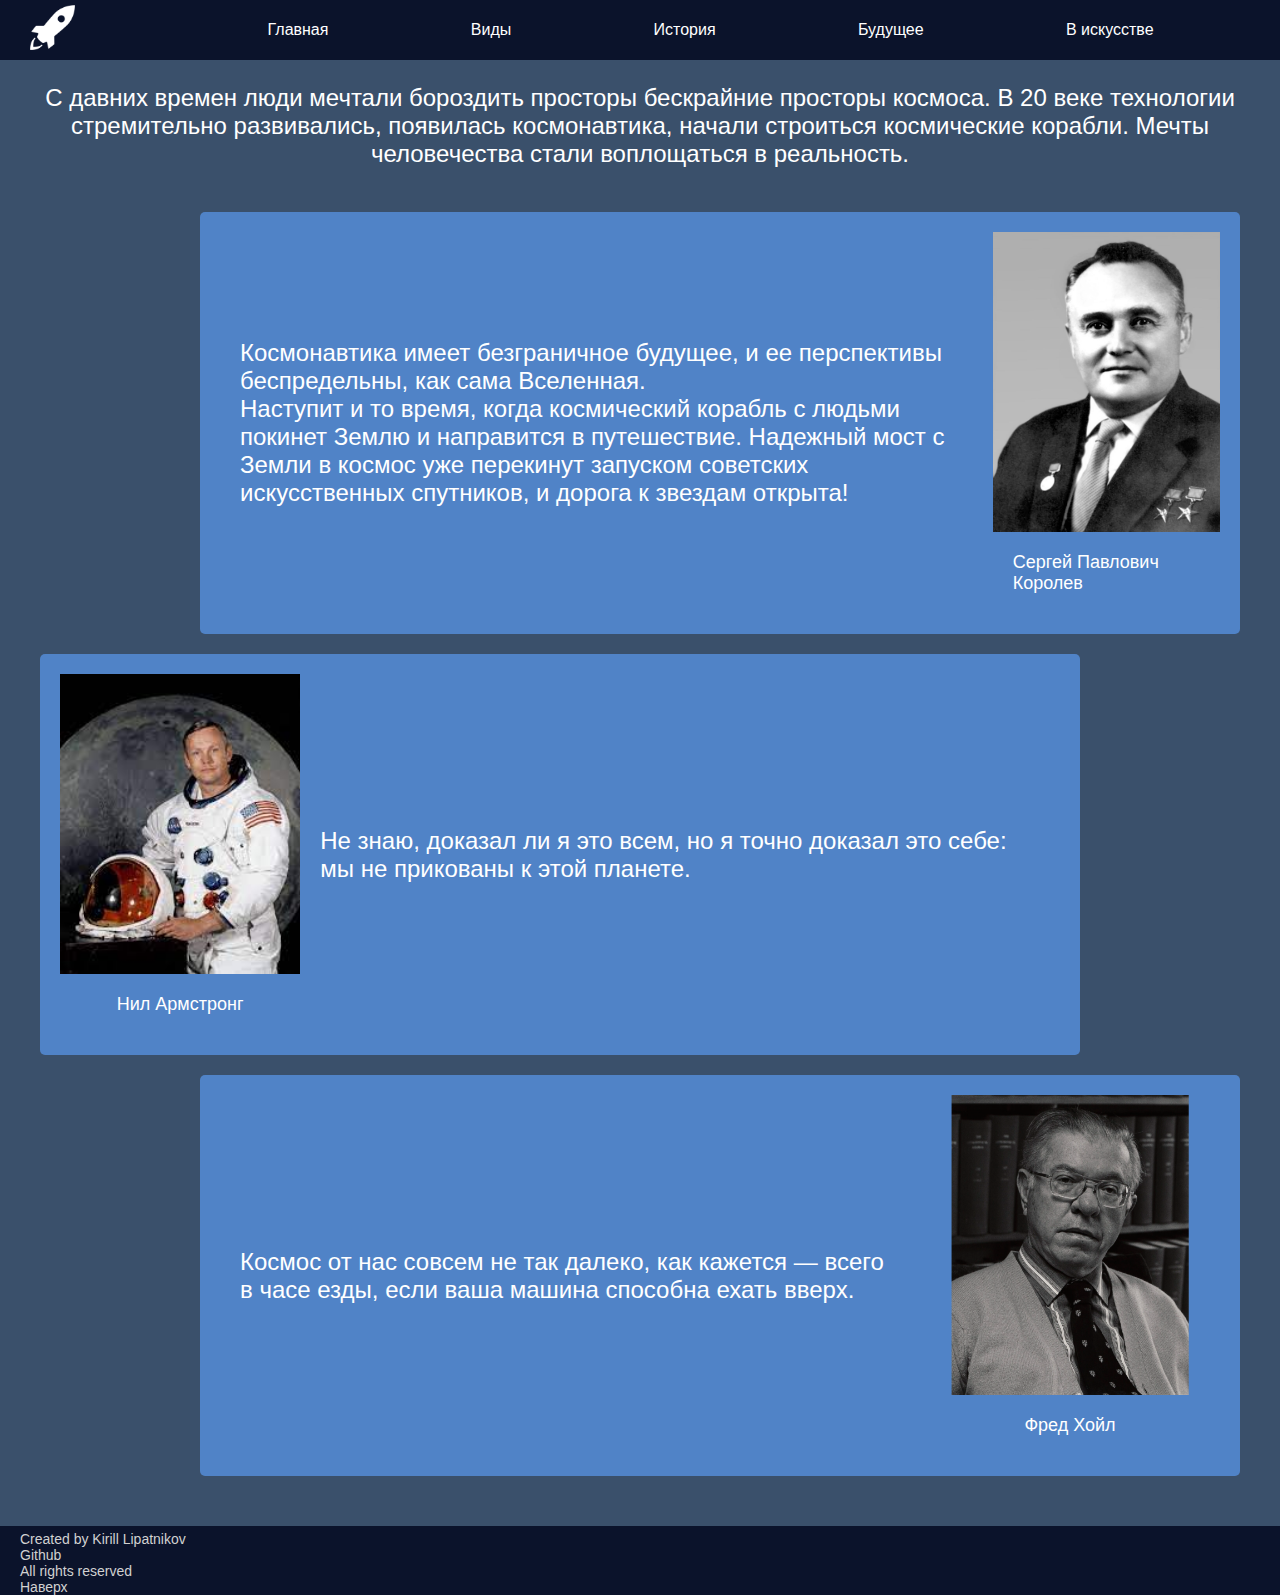
==== index.html @ 08dff8dc "first version" ====
<!DOCTYPE html>
<html lang="en">

<head>
    <meta charset="UTF-8">
    <meta http-equiv="X-UA-Compatible" content="IE=edge">
    <meta name="viewport" content="width=device-width, initial-scale=1.0">
    <title>Космические летательные аппараты</title>
    <link rel="stylesheet" href="style.css">
    <link rel="stylesheet" href="responsive.css">
    <link rel="icon" type="image/x-icon" href="image/favicon.ico">
</head>

<body>
    <nav>
        <div class="logo-container">
            <img src="image/logo.png" alt="">
        </div>
        <div class="nav-container">
            <a href="#">Главная</a>
            <div class="dropdown">
                <button class="dropbtn">Виды
                </button>
                <div class="dropdown-content">
                    <a href="spaceships.html#rockets">Ракеты</a>
                    <a href="spaceships.html#satellite">Спутники</a>
                    <a href="spaceships.html#stations">Орбитальные станции</a>
                </div>
            </div>
            <a href="history.html">История</a>
            <a href="future.html">Будущее</a>
            <a href="art.html">В искусстве</a>
        </div>
    </nav>
    <main>
        <div class="info">
            <p>
                С давних времен люди мечтали бороздить просторы бескрайние просторы космоса.
                В 20 веке технологии стремительно развивались, появилась космонавтика, начали строиться космические
                корабли.
                Мечты человечества стали воплощаться в реальность.
            </p>
        </div>
        <div class="citates-container">
            <div class="citate float-right">
                <p>
                    Космонавтика имеет безграничное будущее, и ее перспективы беспредельны, как сама Вселенная.
                    <br>
                    Наступит и то время, когда космический корабль с людьми покинет Землю и направится в путешествие.
                    Надежный мост с Земли в космос уже перекинут запуском советских искусственных спутников, и дорога к
                    звездам открыта!
                </p>
                <div class="photo">
                    <img src="image/korolev.jpg" alt="Королев">
                    <p>Сергей Павлович Королев</p>
                </div>
            </div>
            <div class="citate">
                <div class="photo">
                    <img src="image/armstrong.jpg" alt="Армстронг">
                    <p>Нил Армстронг</p>
                </div>
                <p>
                    Не знаю, доказал ли я это всем, но я точно доказал это себе: мы не прикованы к этой планете.
                </p>
            </div>
            <div class="citate float-right">
                <p>
                    Космос от нас совсем не так далеко, как кажется — всего в часе езды, если ваша машина способна ехать
                    вверх.
                </p>
                <div class="photo">
                    <img src="image/hoyle.png" alt="Хойл">
                    <p>Фред Хойл</p>
                </div>
            </div>
        </div>
    </main>
    <footer>
        <div class="footer-info">
            <p>Created by Kirill Lipatnikov</p>
            <p><a href="https://github.com/lptnkv">Github</a></p>
            <p>All rights reserved</p>
            <p><a href="#top">Наверх</a></p>
        </div>
    </footer>

    <script src="script.js"></script>
</body>

</html>
---- style.css ----
body, html {
    margin: 0px;
}

body {
    padding-top: 60px;
    background-color: #3A506B;
}

* {
    font-family: Arial, Helvetica, sans-serif;
    font-size: 24px;
}

h1, h2, h3, p, li {
    color: white;
}

h2 {
    text-decoration: underline;
    font-size: 36px;
}

h1 {
    color: #fff;
    font-family: 'Tahoma', cursive;
    font-size: 65px;
    font-weight: normal;
    line-height: 60px;
    margin: 10px 0 20px;
    text-transform: uppercase;
    text-shadow: 1px 1px 0 #000;
    margin: 10px 0 24px;
    text-align: center;
}

main {
    margin: 10px;
    margin-left: 40px;
    margin-right: 40px;
}

.float-right {
    float: right;
    margin-left: auto;

}

.anchor {
    display: block;
    position: relative;
    top: -85px;
    visibility: hidden;
}

/*Навигационное меню*/
nav {
    display: flex;
    flex-direction: row;
    justify-content: start;
    align-items: center;
    background-color: #0B132B;
    font-family: Arial;
    position: fixed;
    top: 0;
    width: 100%;
    height: 60px;
}

.logo-container {
    flex-grow: 1;
    margin-left: 30px;
}

.nav-container {
    flex-grow: 10;
    display: flex;
    flex-direction: row;
    justify-content: space-evenly;
}

nav img {
    height: 45px;
}

nav a {
    float: left;
    font-size: 16px;
    color: white;
    text-align: center;
    padding: 14px 16px;
    text-decoration: none;
}

.dropdown {
    float: left;
    overflow: hidden;
}

.dropdown .dropbtn {
    font-size: 16px;
    border: none;
    outline: none;
    color: white;
    padding: 14px 16px;
    background-color: inherit;
    font-family: inherit;
    margin: 0;
}

.dropdown:hover .dropbtn {
    transform: scale(1.1);
    text-decoration: underline;
}

.dropbtn:hover {
    cursor: pointer;
}

nav a:hover {
    transform: scale(1.1);
    text-decoration: underline;
}

.dropdown-content {
    display: none;
    position: absolute;
    background-color: #f9f9f9;
    min-width: 160px;
    box-shadow: 0px 8px 16px 0px rgba(0, 0, 0, 0.2);
    z-index: 1;
}

.dropdown-content a {
    float: none;
    color: black;
    padding: 12px 16px;
    text-decoration: none;
    display: block;
    text-align: left;
}

.dropdown-content a:hover {
    background-color: #ddd;
}

.dropdown:hover .dropdown-content {
    display: block;
}


/*Index page*/

.citates-container {
    display: flex;
    flex-direction: column;
}

.info p {
    text-align: center;
    color: white;
}

.citate {
    display: inline-flex;
    flex-direction: row;
    align-items: center;
    padding: 20px;
    background-color: #5083c7;
    color: white;
    border-radius: 5px;
    margin-top: 20px;
    width: 1000px;
}

.citate p {
    font-family: 'Lato', sans-serif;
    font-weight: 300;
    margin: 20px;
}

div.citate img {
    height: 300px;
    width: auto;
}

.citate .photo {
    display: flex;
    flex-direction: column;
    justify-content: center;
    align-items: center;
    width: 300px;
}

.photo p {
    font-size: 18px;
    width: auto;
}

/*Spaceships page*/
.spaceships-info {
    display: flex;
    flex-direction: column;
    align-items: center;
}

.spaceships-info .img-container {
    display: flex;
    flex-direction: row;
    justify-content: space-between;
}

.img-container img {
    height: 500px;
    width: auto;
    margin: 20px;
}

/*History*/
aside {
    float: right;
}

aside.left {
    float: left;
    margin: 10px;
}

aside img {
    height: 250px;
    width: auto;
}

aside p {
    font-size: 14px;
}

aside div {
    display: flex;
    flex-direction: column;
    justify-content: center;
    align-items: center;
}

/*Future page*/
.image-container {
    display: flex;
    flex-direction: column;
    justify-content: center;
    align-items: center;
}

.image-container img {
    height: 400px;
    width: auto;
}

.image-container p {
    font-size: 14px;
}

.image-container-row {
    display: flex;
    flex-direction: row;
    justify-content: space-evenly;
}

/*Art*/
.image-container.full-size img {
    height: auto;
    width: auto;
}

.mid-size img {
    height: 500px;
    width: auto;
}

/*Footer*/
footer {
    background-color: #0B132B;
    padding-left: 20px;
    padding-top: 5px;
    margin-top: 50px;
}

footer p, footer a {
    color: rgb(209, 209, 209);
    font-size: 14px;
    text-decoration: none;
    margin: 0px;
}

footer a, footer a:visited, footer a:hover, footer a:active {
    color: inherit;
}

/*Slider*/
.slideshow-container {
    height: 300px;
    width: fit-content;
    position: relative;
    margin: auto;
}

.slideshow-container img {
    height: 300px;
    width: auto;
}

.mySlides {
    display: none;
}

.prev, .next {
    cursor: pointer;
    position: absolute;
    top: 50%;
    width: auto;
    margin-top: -22px;
    padding: 16px;
    color: white;
    font-weight: bold;
    font-size: 18px;
    transition: 0.6s ease;
    border-radius: 0 3px 3px 0;
    user-select: none;
}

.next {
    right: 0;
    border-radius: 3px 0 0 3px;
}

.prev:hover, .next:hover {
    background-color: rgba(0, 0, 0, 0.8);
}

.text {
    color: #f2f2f2;
    font-size: 15px;
    padding: 8px 12px;
    position: absolute;
    bottom: 8px;
    width: 100%;
    text-align: center;
}

.numbertext {
    color: #f2f2f2;
    font-size: 12px;
    padding: 8px 12px;
    position: absolute;
    top: 0;
}

.dot {
    cursor: pointer;
    height: 15px;
    width: 15px;
    margin: 0 2px;
    background-color: #bbb;
    border-radius: 50%;
    display: inline-block;
    transition: background-color 0.6s ease;
}

.active, .dot:hover {
    background-color: #717171;
}
---- responsive.css ----
/*Планшеты*/
@media (max-width: 780px) {
    .citate {
        width: auto;
        float: none;
    }

    .citate .photo{
        width: 200px;
    }

    div.citate img {
        height: 200px;
        width: auto;
    }

    .image-container.full-size img, .image-container img{
        max-width: 400px;
        height: auto;
    }    

    .citate {
        flex-direction: column;
        width: auto;
        float: none;
    }

    .img-container img{
        max-width: 350px;
        height: auto;
    }
}
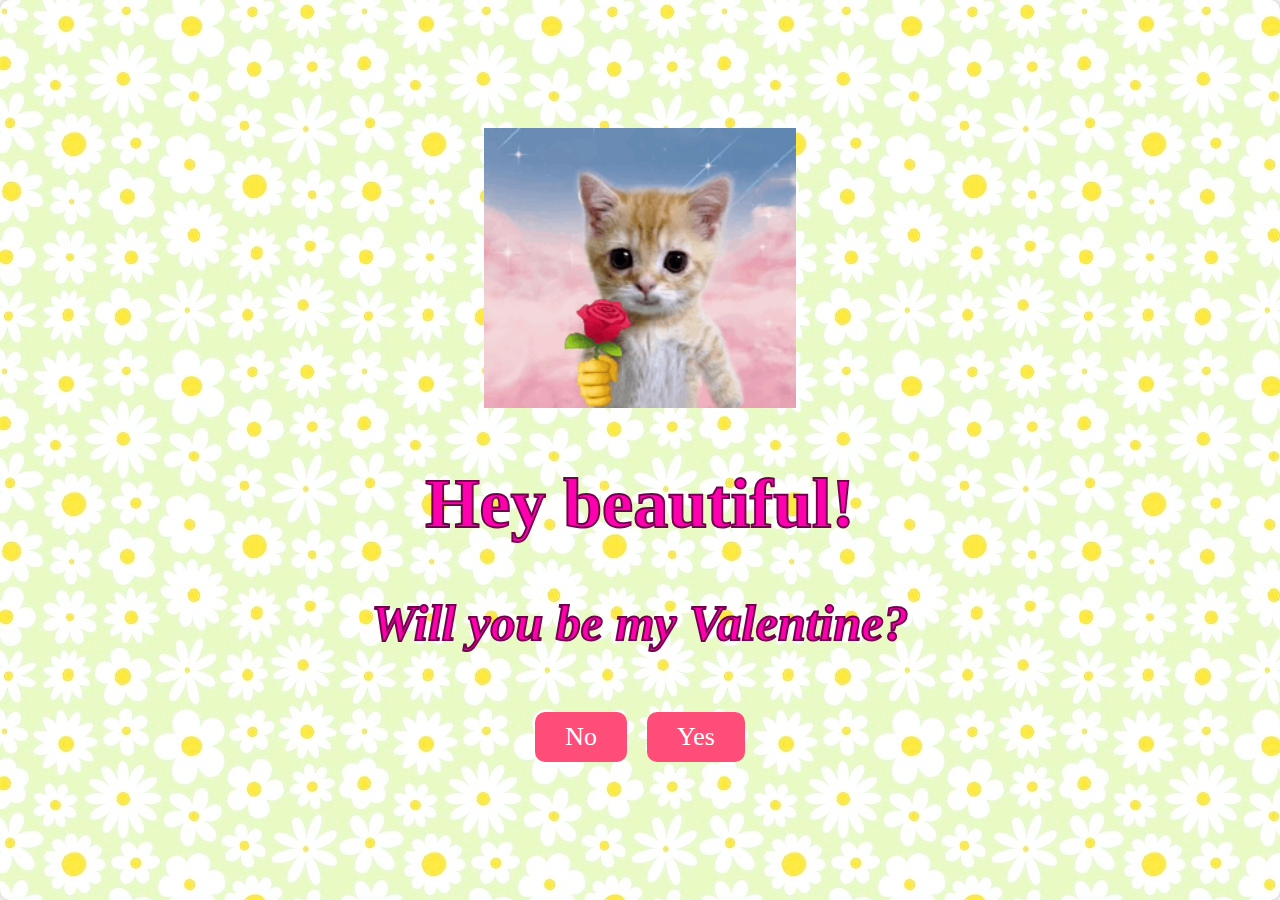
==== commit dcd76827: "Add valentines day code" ====
--- a/index.html
+++ b/index.html
@@ -3,88 +3,29 @@
 
 <head>
     <meta charset="UTF-8">
-    <meta http-equiv="X-UA-Compatible" content="IE=edge">
     <meta name="viewport" content="width=device-width, initial-scale=1.0">
-    <title>Космические летательные аппараты</title>
-    <link rel="stylesheet" href="style.css">
-    <link rel="stylesheet" href="responsive.css">
-    <link rel="icon" type="image/x-icon" href="image/favicon.ico">
+    <link rel="stylesheet" href="styles.css">
+    <title>Valentine's Proposal</title>
 </head>
 
 <body>
-    <nav>
-        <div class="logo-container">
-            <img src="image/logo.png" alt="">
-        </div>
-        <div class="nav-container">
-            <a href="#">Главная</a>
-            <div class="dropdown">
-                <button class="dropbtn">Виды
-                </button>
-                <div class="dropdown-content">
-                    <a href="spaceships.html#rockets">Ракеты</a>
-                    <a href="spaceships.html#satellite">Спутники</a>
-                    <a href="spaceships.html#stations">Орбитальные станции</a>
-                </div>
+    <div class="container">
+        <div class="Mainprompt">
+            <img class="image" src="images/catflower.jpg"></img>
+            <h1 class="hh" id="name">Hey beautiful!</h1>
+            <p class="pp" id="question">Will you be my Valentine?</p>
+            <div class="buttons">
+                <button id="no-button" onclick="showMessage('No')">No</button>
+                <button onclick="showMessage('Yes')" id="yesButton">Yes</button>
             </div>
-            <a href="history.html">История</a>
-            <a href="future.html">Будущее</a>
-            <a href="art.html">В искусстве</a>
-        </div>
-    </nav>
-    <main>
-        <div class="info">
-            <p>
-                С давних времен люди мечтали бороздить просторы бескрайние просторы космоса.
-                В 20 веке технологии стремительно развивались, появилась космонавтика, начали строиться космические
-                корабли.
-                Мечты человечества стали воплощаться в реальность.
-            </p>
-        </div>
-        <div class="citates-container">
-            <div class="citate float-right">
-                <p>
-                    Космонавтика имеет безграничное будущее, и ее перспективы беспредельны, как сама Вселенная.
-                    <br>
-                    Наступит и то время, когда космический корабль с людьми покинет Землю и направится в путешествие.
-                    Надежный мост с Земли в космос уже перекинут запуском советских искусственных спутников, и дорога к
-                    звездам открыта!
-                </p>
-                <div class="photo">
-                    <img src="image/korolev.jpg" alt="Королев">
-                    <p>Сергей Павлович Королев</p>
-                </div>
+            <div class="hidden-message" id="no-message">
+                <p>Nice try, but you can't escape that easily!</p>
             </div>
-            <div class="citate">
-                <div class="photo">
-                    <img src="image/armstrong.jpg" alt="Армстронг">
-                    <p>Нил Армстронг</p>
-                </div>
-                <p>
-                    Не знаю, доказал ли я это всем, но я точно доказал это себе: мы не прикованы к этой планете.
-                </p>
-            </div>
-            <div class="citate float-right">
-                <p>
-                    Космос от нас совсем не так далеко, как кажется — всего в часе езды, если ваша машина способна ехать
-                    вверх.
-                </p>
-                <div class="photo">
-                    <img src="image/hoyle.png" alt="Хойл">
-                    <p>Фред Хойл</p>
-                </div>
+            <div class="hidden-message" id="yes-message">
+                <p>YAY! See you on the 14th, babygirl.</p>
             </div>
         </div>
-    </main>
-    <footer>
-        <div class="footer-info">
-            <p>Created by Kirill Lipatnikov</p>
-            <p><a href="https://github.com/lptnkv">Github</a></p>
-            <p>All rights reserved</p>
-            <p><a href="#top">Наверх</a></p>
-        </div>
-    </footer>
-
+    </div>
     <script src="script.js"></script>
 </body>
 
--- a/styles.css
+++ b/styles.css
@@ -0,0 +1,89 @@
+body {
+    font-family: 'Lobster', cursive; /* Change to a romantic cursive font */
+    background-color: #ffdde1;
+    display: flex;
+    align-items: center;
+    justify-content: space-evenly;
+    height: 100vh;
+    margin: 0;
+    background: url('images/image.jpg') repeat;
+    font-size: 35px;
+    color: rgb(255, 0, 174);
+}
+.hh{
+    -webkit-text-stroke: 2px #71004f;
+    font-weight:900;
+
+}
+.pp{
+    -webkit-text-stroke: 2px #71004f;
+
+    font-size: 50px;
+    font-style: oblique;
+    font-weight: 800;
+}
+
+body
+
+.container {
+    width: 100%;
+    height: 100%;
+    display: flex;
+    justify-content: center;
+    align-items: center;
+    text-align: center;
+    background-color: transparent;
+    border-radius: 10px;
+    box-shadow: 0 0 10px rgba(0, 0, 0, 0.3);
+}
+
+.image{
+    height: 280px;
+    
+}
+
+.buttons button {
+    background-color: #ff4d79;
+    color: #fff;
+    padding: 10px 30px;
+    border: none;
+    border-radius: 10px;
+    margin: 10px;
+    font-size: 26px;
+    cursor: pointer;
+    position: relative;
+    font-family: 'Lobster', cursive; /* Change to a romantic cursive font */
+
+}
+
+.buttons button:hover {
+    background-color: #7c1f37;
+
+}
+
+.buttons{
+    display: flex;
+    justify-content: center;
+    flex-direction: row;
+}
+
+#no-button{
+    
+}
+
+.hidden-message {
+    display: none;
+    margin-top: 20px;
+}
+
+.move {
+    animation: moveNoMessage 0.5s linear;
+}
+
+@keyframes moveNoMessage {
+    0% { transform: translate(0, 0); }
+    25% { transform: translate(30px, 30px); }
+    50% { transform: translate(-20px, -20px); }
+    75% { transform: translate(10px, 10px); }
+    100% { transform: translate(0, 0); }
+}
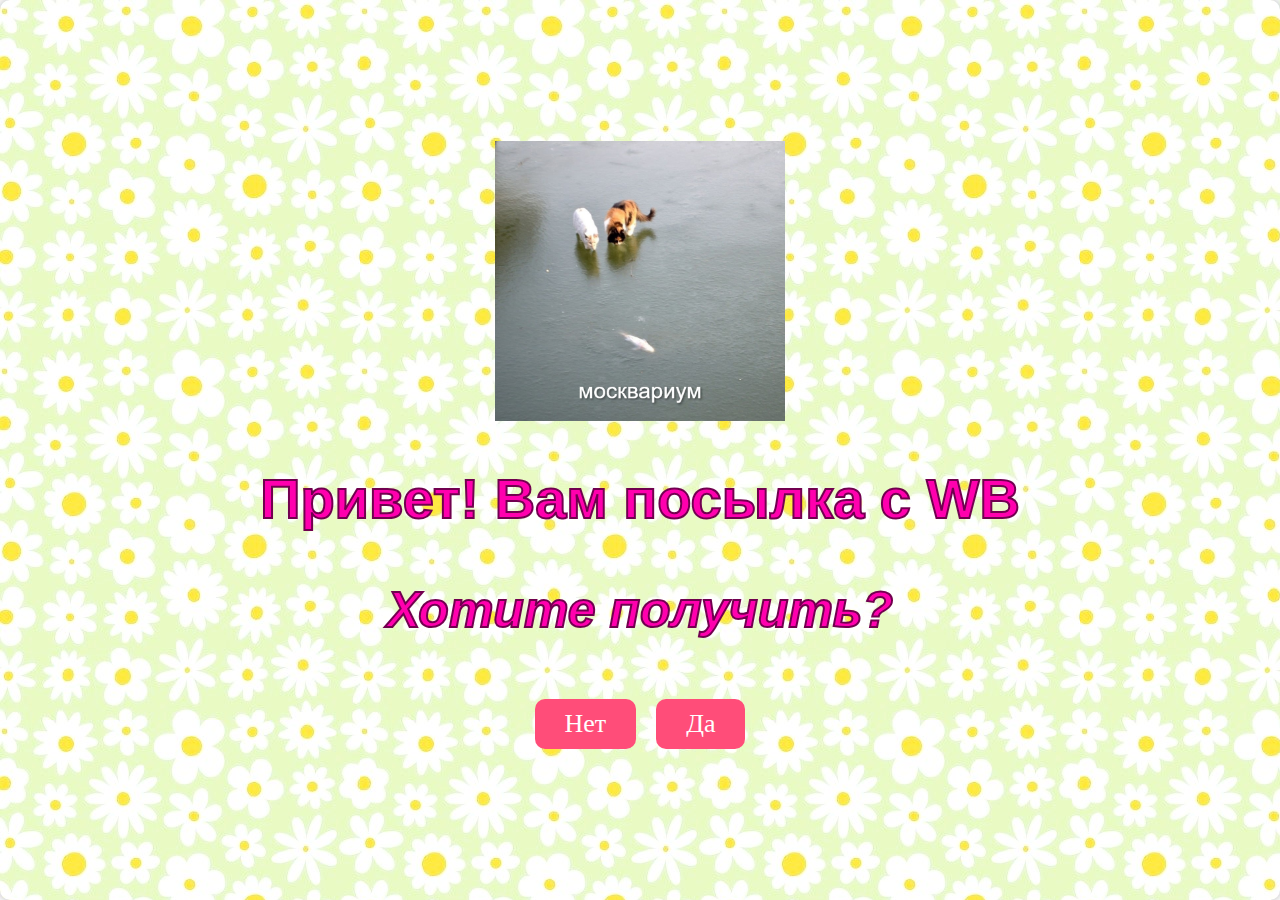
==== commit e6104ba5: "change a bit)" ====
--- a/index.html
+++ b/index.html
@@ -5,24 +5,26 @@
     <meta charset="UTF-8">
     <meta name="viewport" content="width=device-width, initial-scale=1.0">
     <link rel="stylesheet" href="styles.css">
-    <title>Valentine's Proposal</title>
+    <title>Доставка</title>
 </head>
 
 <body>
     <div class="container">
         <div class="Mainprompt">
-            <img class="image" src="images/catflower.jpg"></img>
-            <h1 class="hh" id="name">Hey beautiful!</h1>
-            <p class="pp" id="question">Will you be my Valentine?</p>
+            <img class="image" src="images/moskvarium.jpg"></img>
+            <h1 class="hh" id="name">Привет! Вам посылка с WB</h1>
+            <p class="pp" id="question">Хотите получить?</p>
             <div class="buttons">
-                <button id="no-button" onclick="showMessage('No')">No</button>
-                <button onclick="showMessage('Yes')" id="yesButton">Yes</button>
+                <button onclick="showMessage('No')" id="no-button">Нет</button>
+                <button onclick="showMessage('Yes')" id="yes-button">Да</button>
             </div>
             <div class="hidden-message" id="no-message">
-                <p>Nice try, but you can't escape that easily!</p>
+                <p>Неа, так не получится</p>
             </div>
             <div class="hidden-message" id="yes-message">
-                <p>YAY! See you on the 14th, babygirl.</p>
+                <p>Ура! Тогда свяжитесь с курьером для дальнейших инструкций!</p>
+                <a href="https://vk.com/lptnkv" target="_blank">VK</a>
+                <a href="https://t.me/lptnkv" target="_blank">Telegram</a>
             </div>
         </div>
     </div>
--- a/styles.css
+++ b/styles.css
@@ -1,5 +1,5 @@
 body {
-    font-family: 'Lobster', cursive; /* Change to a romantic cursive font */
+    font-family: 'arial', cursive; /* Change to a romantic cursive font */
     background-color: #ffdde1;
     display: flex;
     align-items: center;
@@ -7,7 +7,7 @@
     height: 100vh;
     margin: 0;
     background: url('images/image.jpg') repeat;
-    font-size: 35px;
+    font-size: 28px;
     color: rgb(255, 0, 174);
 }
 .hh{
@@ -67,9 +67,6 @@
     flex-direction: row;
 }
 
-#no-button{
-    
-}
 
 .hidden-message {
     display: none;
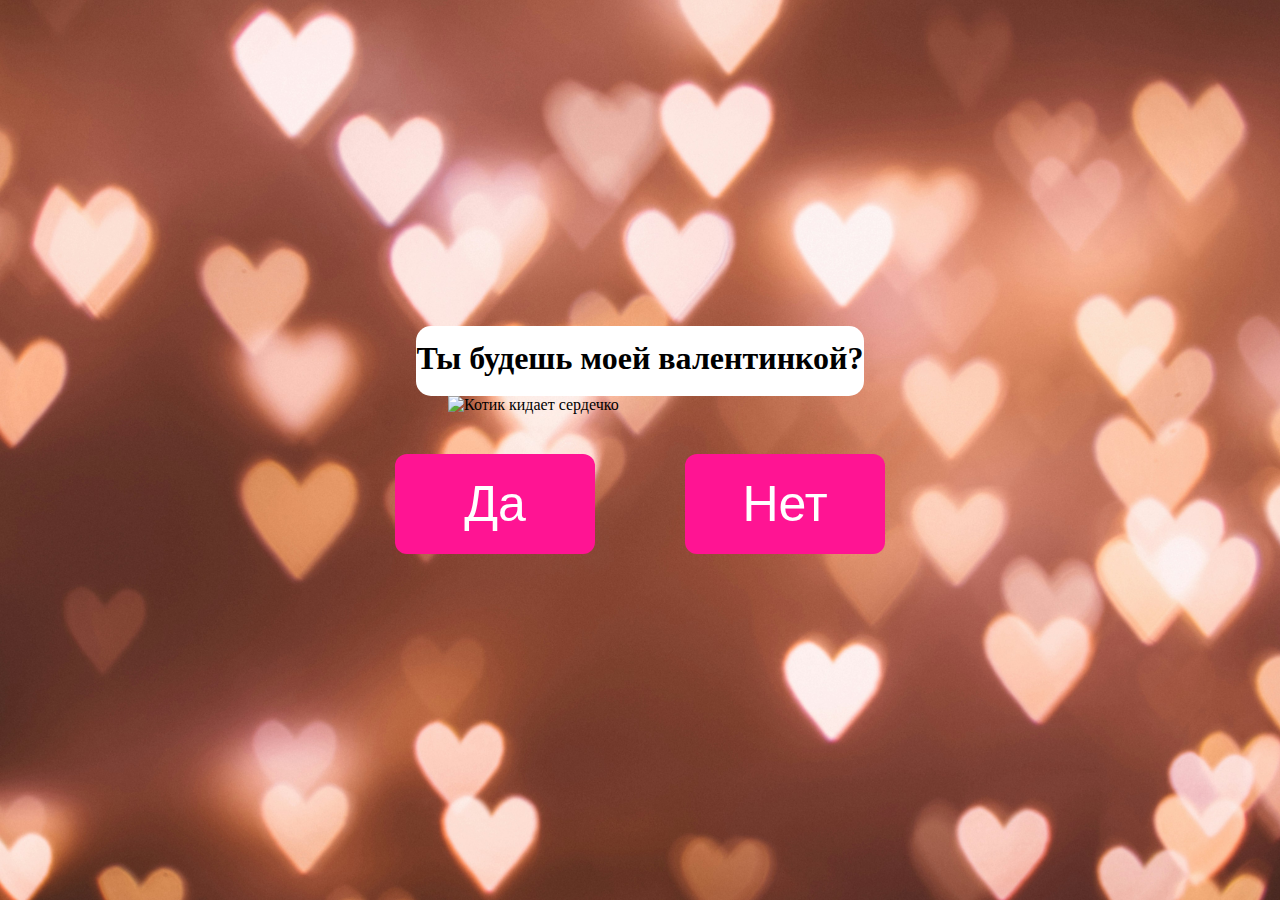
==== commit f6ba39dd: "change to another layout and logic" ====
--- a/index.html
+++ b/index.html
@@ -3,32 +3,78 @@
 
 <head>
     <meta charset="UTF-8">
-    <meta name="viewport" content="width=device-width, initial-scale=1.0">
-    <link rel="stylesheet" href="styles.css">
-    <title>Доставка</title>
+    <meta name="viewport" content="width=device-width, initial-scale=1">
+    <title>Title</title>
+    <link rel="stylesheet" href="./style.css">
 </head>
 
 <body>
     <div class="container">
-        <div class="Mainprompt">
-            <img class="image" src="images/moskvarium.jpg"></img>
-            <h1 class="hh" id="name">Привет! Вам посылка с WB</h1>
-            <p class="pp" id="question">Хотите получить?</p>
-            <div class="buttons">
-                <button onclick="showMessage('No')" id="no-button">Нет</button>
-                <button onclick="showMessage('Yes')" id="yes-button">Да</button>
-            </div>
-            <div class="hidden-message" id="no-message">
-                <p>Неа, так не получится</p>
-            </div>
-            <div class="hidden-message" id="yes-message">
-                <p>Ура! Тогда свяжитесь с курьером для дальнейших инструкций!</p>
-                <a href="https://vk.com/lptnkv" target="_blank">VK</a>
-                <a href="https://t.me/lptnkv" target="_blank">Telegram</a>
-            </div>
+        <div class="text">
+            <h1 class="header_text">Ты будешь моей валентинкой?</h1>
+            <h1 class="header_text hidden">Ураа!</h1>
+        </div>
+        <div class="gif_container">
+            <img class="cute_image" src="https://media.giphy.com/media/LnKonfpQ44fNvuGLkA/giphy.gif"
+                alt="Котик кидает сердечко">
+            <img class="cute_image second_image hidden" src="./img/cute-cat.gif" alt="Котик радуется" />
+            <img class="meme_image hidden" src="./img/москвариум.jpg" alt="москвариум" />
+        </div>
+        <div class="buttons">
+            <button class="btn" id="yesButton" onclick="nextPage()">Да</button>
+            <button class="btn" id="noButton" onclick="resizeButtons()">Нет</button>
+            <button class="btn hidden" id="memeButton" onclick="showMeme()">Мем</button>
+            <script>
+                let yesButtonSize = 1.0;
+                let noButtonSize = 1.0;
+
+                function nextPage() {
+                    const buttons = document.querySelectorAll(".btn");
+                    buttons.forEach(btn => {
+                        btn.classList.toggle("hidden");
+                    });
+
+                    const headers = document.querySelectorAll("h1");
+                    headers.forEach(el => {
+                        el.classList.toggle("hidden");
+                    })
+
+                    const images = document.querySelectorAll(".cute_image");
+                    images.forEach(image => {
+                        image.classList.toggle("hidden");
+                    });
+                }
+
+                function resizeButtons() {
+                    yesButtonSize += 0.1;
+                    noButtonSize -= 0.05;
+
+                    const noButton = document.querySelector("#noButton");
+                    noButton.style.transform = `scale(${noButtonSize})`;       
+                    
+                    const yesButton = document.querySelector("#yesButton");
+                    console.log(yesButton);
+                    yesButton.style.transform = `scale(${yesButtonSize})`;           
+                }
+
+                function showMeme() {
+                    const meme_image = document.querySelector(".meme_image");
+                    meme_image.classList.toggle("hidden");
+                    
+                    const second_image = document.querySelector(".second_image");
+                    second_image.classList.toggle("hidden");
+
+                    const memeButton = document.querySelector("#memeButton");
+                    memeButton.classList.toggle("hidden");
+
+                    const text = document.querySelector(".text");
+                    text.classList.toggle("hidden");
+
+                }
+            </script>
         </div>
     </div>
-    <script src="script.js"></script>
+
 </body>
 
 </html>--- a/style.css
+++ b/style.css
@@ -0,0 +1,208 @@
+* {
+    margin: 0;
+}
+
+.container {
+    display: flex;
+    flex-direction: column;
+    align-items: center;
+    justify-content: center;
+    padding: 50px;
+    margin-top: 20px;
+}
+
+body {
+    display: flex;
+    justify-content: center;
+    align-items: center;
+    height: 100vh;
+    background-color: #f8c8dc;
+    background-image: url("./img/background.jpg");
+    background-repeat: no-repeat;
+    background-size: cover;
+    overflow: hidden;
+}
+
+/* Position the "No" button absolutely within body */
+#noButton {
+    position: relative;
+    transition: 0.5s;
+    /* Smooth movement */
+}
+.text {
+    background: white;
+    height: 70px;
+    display: flex;
+    justify-content: center;
+    align-items: center;
+    border-radius: 15px;
+}
+
+#yesButton {
+    position: relative;
+    /* Smooth movement */
+}
+
+.header_text {
+    font-family: cursive;
+    font-size: 2rem;
+    font-weight: bold;
+    color: black;
+    text-align: center;
+    /*padding-top: 30px;*/
+    padding-bottom: 5px;
+}
+
+.buttons {
+    display: flex;
+    gap: 50px;
+    flex-direction: row;
+    justify-content: space-around;
+    align-items: center;
+}
+
+.btn {
+    width: 200px;
+    height: 100px;
+    background-color: deeppink;
+    color: white;
+    padding: 15px 32px;
+    text-align: center;
+    display: inline-block;
+    font-size: 50px;
+    margin: 40px 20px;
+    cursor: pointer;
+    border: none;
+    border-radius: 12px;
+    transition: background-color 0.3s ease;
+}
+
+.btn:hover {
+    background-color: #faf9f6;
+}
+
+.gif_container {
+    display: flex;
+    justify-content: center;
+    align-items: center;
+}
+
+img {
+    width: 30vw;
+}
+
+.hidden {
+    display: none;
+}
+
+
+.meme_image {
+    border: 10px solid #ffb6c1;
+    border-radius: 20%;
+}
+
+@media (max-width: 500px) {
+    * {
+        margin: 0;
+    }
+
+    .container {
+        display: flex;
+        flex-direction: column;
+        align-items: center;
+        justify-content: center;
+        padding: 30px;
+    }
+
+    body {
+        display: flex;
+        justify-content: center;
+        align-items: center;
+        height: 100vh;
+        background-color: #f8c8dc;
+        background-image: url("./img/background.jpg");
+        background-repeat: no-repeat;
+        background-size: cover;
+    }
+
+    /* Position the "No" button absolutely within body */
+    #noButton {
+        position: relative;
+        transition: 0.5s;
+        /* Smooth movement */
+    }
+    .text {
+        background: white;
+        height: 70px;
+        display: flex;
+        justify-content: center;
+        align-items: center;
+        border-radius: 15px;
+    }
+
+    #yesButton {
+        position: relative;
+        /* Smooth movement */
+    }
+
+    .header_text {
+        font-family: cursive;
+        font-size: 1.5rem;
+        font-weight: bold;
+        color: black;
+        text-align: center;
+        /*padding-top: 30px;*/
+        padding-bottom: 5px;
+    }
+
+    .buttons {
+        display: flex;
+        gap: 1vw;
+        flex-direction: row;
+        justify-content: space-around;
+        align-items: center;
+        margin-right: 0;
+    }
+
+    .btn {
+        width: fit-content;
+        height: fit-content;
+        background-color: deeppink;
+        color: white;
+        text-align: center;
+        display: inline-block;
+        font-size: 2rem;
+        cursor: pointer;
+        border: none;
+        border-radius: 12px;
+        transition: background-color 0.3s ease;
+    }
+
+    .btn:hover {
+        background-color: #faf9f6;
+    }
+
+    .gif_container {
+        display: flex;
+        justify-content: center;
+        align-items: center;
+    }
+
+    img {
+        width: 60vw;
+        /*height: ;*/
+    }
+
+    .hidden {
+        display: none;
+    }
+
+    #memeButton {
+        font-size: 18px;
+    }
+
+    .meme_image {
+        border: 10px solid #ffb6c1;
+        border-radius: 20%;
+    }
+}
